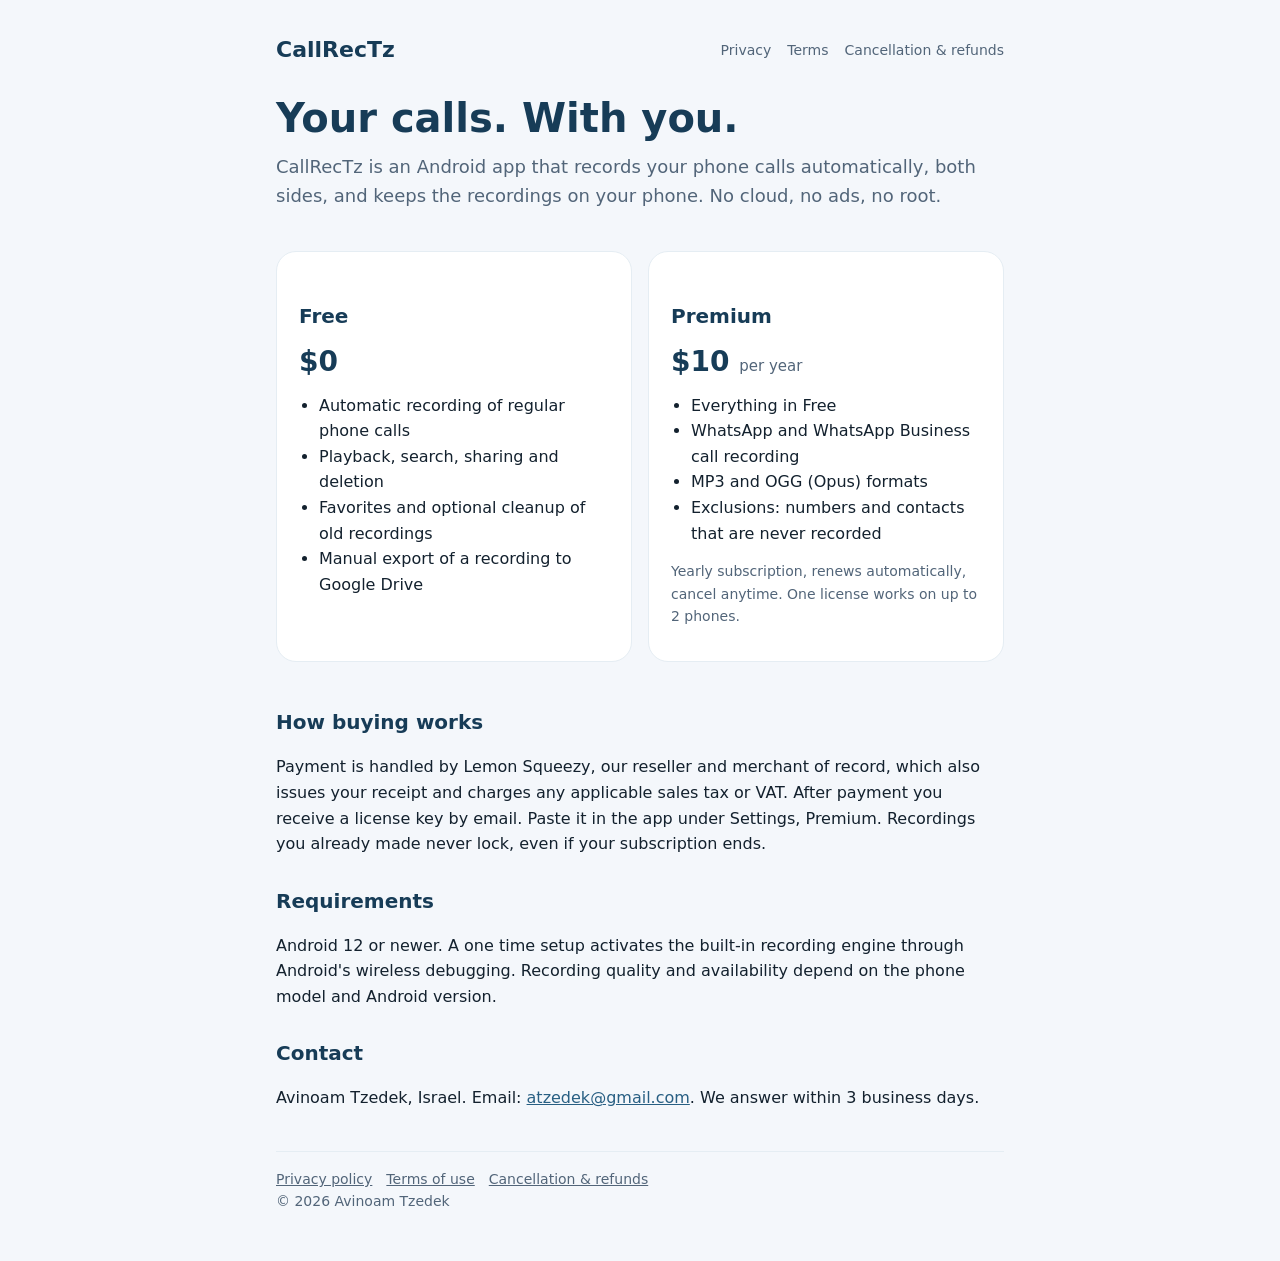
==== index.html @ fb3dd78e "CallRecTz website: product page, privacy, terms, refunds, config" ====
<!doctype html>
<html lang="en">
<head>
<meta charset="utf-8">
<meta name="viewport" content="width=device-width, initial-scale=1">
<title>CallRecTz</title>
<meta name="description" content="CallRecTz records your phone calls automatically on Android. Recordings stay on your phone.">
<link rel="stylesheet" href="style.css">
</head>
<body>
<main>
<header>
  <a class="logo" href="index.html">CallRecTz</a>
  <nav><a href="privacy.html">Privacy</a><a href="terms.html">Terms</a><a href="refund.html">Cancellation &amp; refunds</a></nav>
</header>

<h1>Your calls. With you.</h1>
<p class="lead">CallRecTz is an Android app that records your phone calls automatically, both sides, and keeps the recordings on your phone. No cloud, no ads, no root.</p>

<div class="plans">
  <div class="card">
    <h2>Free</h2>
    <div class="price">$0</div>
    <ul>
      <li>Automatic recording of regular phone calls</li>
      <li>Playback, search, sharing and deletion</li>
      <li>Favorites and optional cleanup of old recordings</li>
      <li>Manual export of a recording to Google Drive</li>
    </ul>
  </div>
  <div class="card">
    <h2>Premium</h2>
    <div class="price">$10 <small>per year</small></div>
    <ul>
      <li>Everything in Free</li>
      <li>WhatsApp and WhatsApp Business call recording</li>
      <li>MP3 and OGG (Opus) formats</li>
      <li>Exclusions: numbers and contacts that are never recorded</li>
    </ul>
    <p class="muted">Yearly subscription, renews automatically, cancel anytime. One license works on up to 2 phones.</p>
  </div>
</div>

<h2>How buying works</h2>
<p>Payment is handled by Lemon Squeezy, our reseller and merchant of record, which also issues your receipt and charges any applicable sales tax or VAT. After payment you receive a license key by email. Paste it in the app under Settings, Premium. Recordings you already made never lock, even if your subscription ends.</p>

<h2>Requirements</h2>
<p>Android 12 or newer. A one time setup activates the built-in recording engine through Android's wireless debugging. Recording quality and availability depend on the phone model and Android version.</p>

<h2>Contact</h2>
<p>Avinoam Tzedek, Israel. Email: <a href="mailto:atzedek@gmail.com">atzedek@gmail.com</a>. We answer within 3 business days.</p>

<footer>
  <a href="privacy.html">Privacy policy</a><a href="terms.html">Terms of use</a><a href="refund.html">Cancellation &amp; refunds</a>
  <div>© 2026 Avinoam Tzedek</div>
</footer>
</main>
</body>
</html>
---- style.css ----
:root {
  --brand: #173C57; --brand-light: #285F83; --bg: #F4F7FB; --card: #FFFFFF;
  --text: #13212E; --muted: #526579; --line: #E5EDF3; --ok: #17694F;
}
@media (prefers-color-scheme: dark) {
  :root { --brand: #9CC7E6; --brand-light: #7FB2D6; --bg: #0E1820; --card: #15232F; --text: #E6EEF5; --muted: #A3B4C4; --line: #22384A; --ok: #6FD0A8; }
}
* { box-sizing: border-box; }
body { margin: 0; background: var(--bg); color: var(--text); font: 16px/1.6 system-ui, -apple-system, "Segoe UI", Roboto, Arial, sans-serif; }
main { max-width: 760px; margin: 0 auto; padding: 32px 16px 48px; }
header { display: flex; align-items: center; justify-content: space-between; gap: 12px; flex-wrap: wrap; margin-bottom: 28px; }
.logo { font-weight: 800; font-size: 22px; color: var(--brand); text-decoration: none; }
nav a { color: var(--muted); text-decoration: none; margin-inline-start: 16px; font-size: 14px; }
nav a:hover, a:hover { text-decoration: underline; }
h1 { font-size: clamp(28px, 6vw, 40px); line-height: 1.15; margin: 0 0 12px; color: var(--brand); }
h2 { font-size: 20px; color: var(--brand); margin: 28px 0 8px; }
p, li { color: var(--text); }
.lead { font-size: 18px; color: var(--muted); margin: 0 0 24px; }
.card { background: var(--card); border: 1px solid var(--line); border-radius: 20px; padding: 20px 22px; margin: 16px 0; }
.plans { display: grid; grid-template-columns: repeat(auto-fit, minmax(240px, 1fr)); gap: 16px; }
.price { font-size: 28px; font-weight: 800; color: var(--brand); margin: 4px 0 8px; }
.price small { font-size: 15px; font-weight: 500; color: var(--muted); }
ul { padding-inline-start: 20px; margin: 8px 0; }
a { color: var(--brand-light); }
.muted { color: var(--muted); font-size: 14px; }
.he { direction: rtl; text-align: right; border-top: 1px solid var(--line); margin-top: 40px; padding-top: 8px; }
footer { border-top: 1px solid var(--line); margin-top: 40px; padding-top: 16px; color: var(--muted); font-size: 14px; }
footer a { color: var(--muted); margin-inline-end: 14px; }
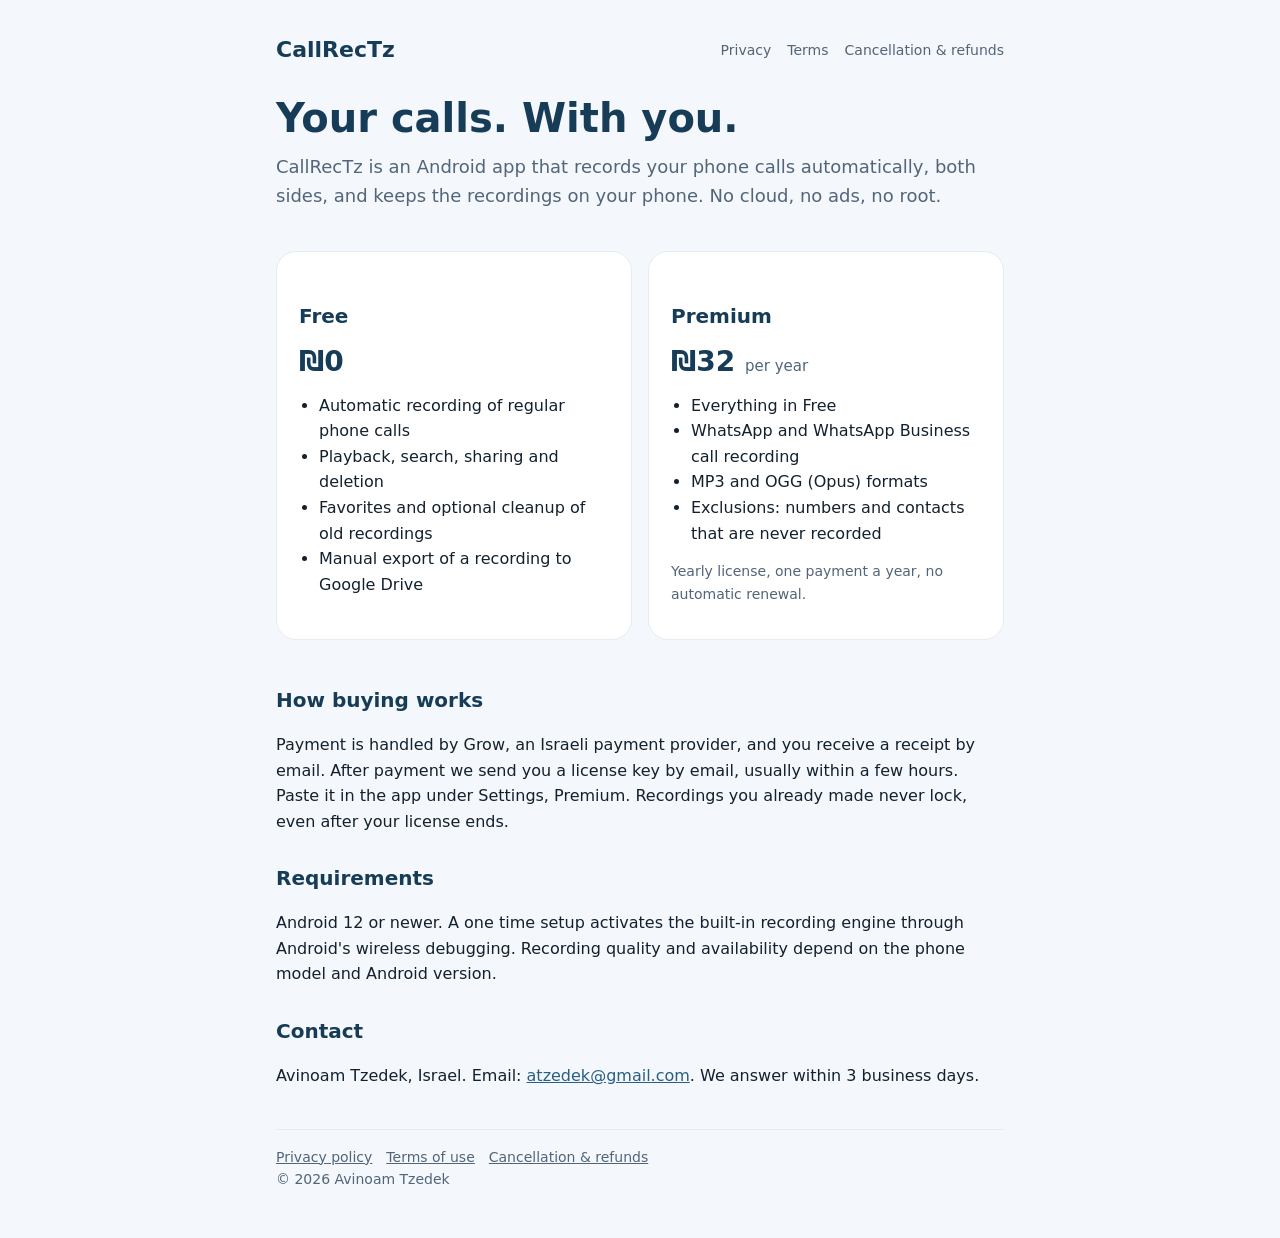
==== commit 58de341d: "release 0.22" ====
--- a/index.html
+++ b/index.html
@@ -20,7 +20,7 @@
 <div class="plans">
   <div class="card">
     <h2>Free</h2>
-    <div class="price">$0</div>
+    <div class="price">₪0</div>
     <ul>
       <li>Automatic recording of regular phone calls</li>
       <li>Playback, search, sharing and deletion</li>
@@ -30,19 +30,19 @@
   </div>
   <div class="card">
     <h2>Premium</h2>
-    <div class="price">$10 <small>per year</small></div>
+    <div class="price">₪32 <small>per year</small></div>
     <ul>
       <li>Everything in Free</li>
       <li>WhatsApp and WhatsApp Business call recording</li>
       <li>MP3 and OGG (Opus) formats</li>
       <li>Exclusions: numbers and contacts that are never recorded</li>
     </ul>
-    <p class="muted">Yearly subscription, renews automatically, cancel anytime. One license works on up to 2 phones.</p>
+    <p class="muted">Yearly license, one payment a year, no automatic renewal.</p>
   </div>
 </div>
 
 <h2>How buying works</h2>
-<p>Payment is handled by Lemon Squeezy, our reseller and merchant of record, which also issues your receipt and charges any applicable sales tax or VAT. After payment you receive a license key by email. Paste it in the app under Settings, Premium. Recordings you already made never lock, even if your subscription ends.</p>
+<p>Payment is handled by Grow, an Israeli payment provider, and you receive a receipt by email. After payment we send you a license key by email, usually within a few hours. Paste it in the app under Settings, Premium. Recordings you already made never lock, even after your license ends.</p>
 
 <h2>Requirements</h2>
 <p>Android 12 or newer. A one time setup activates the built-in recording engine through Android's wireless debugging. Recording quality and availability depend on the phone model and Android version.</p>
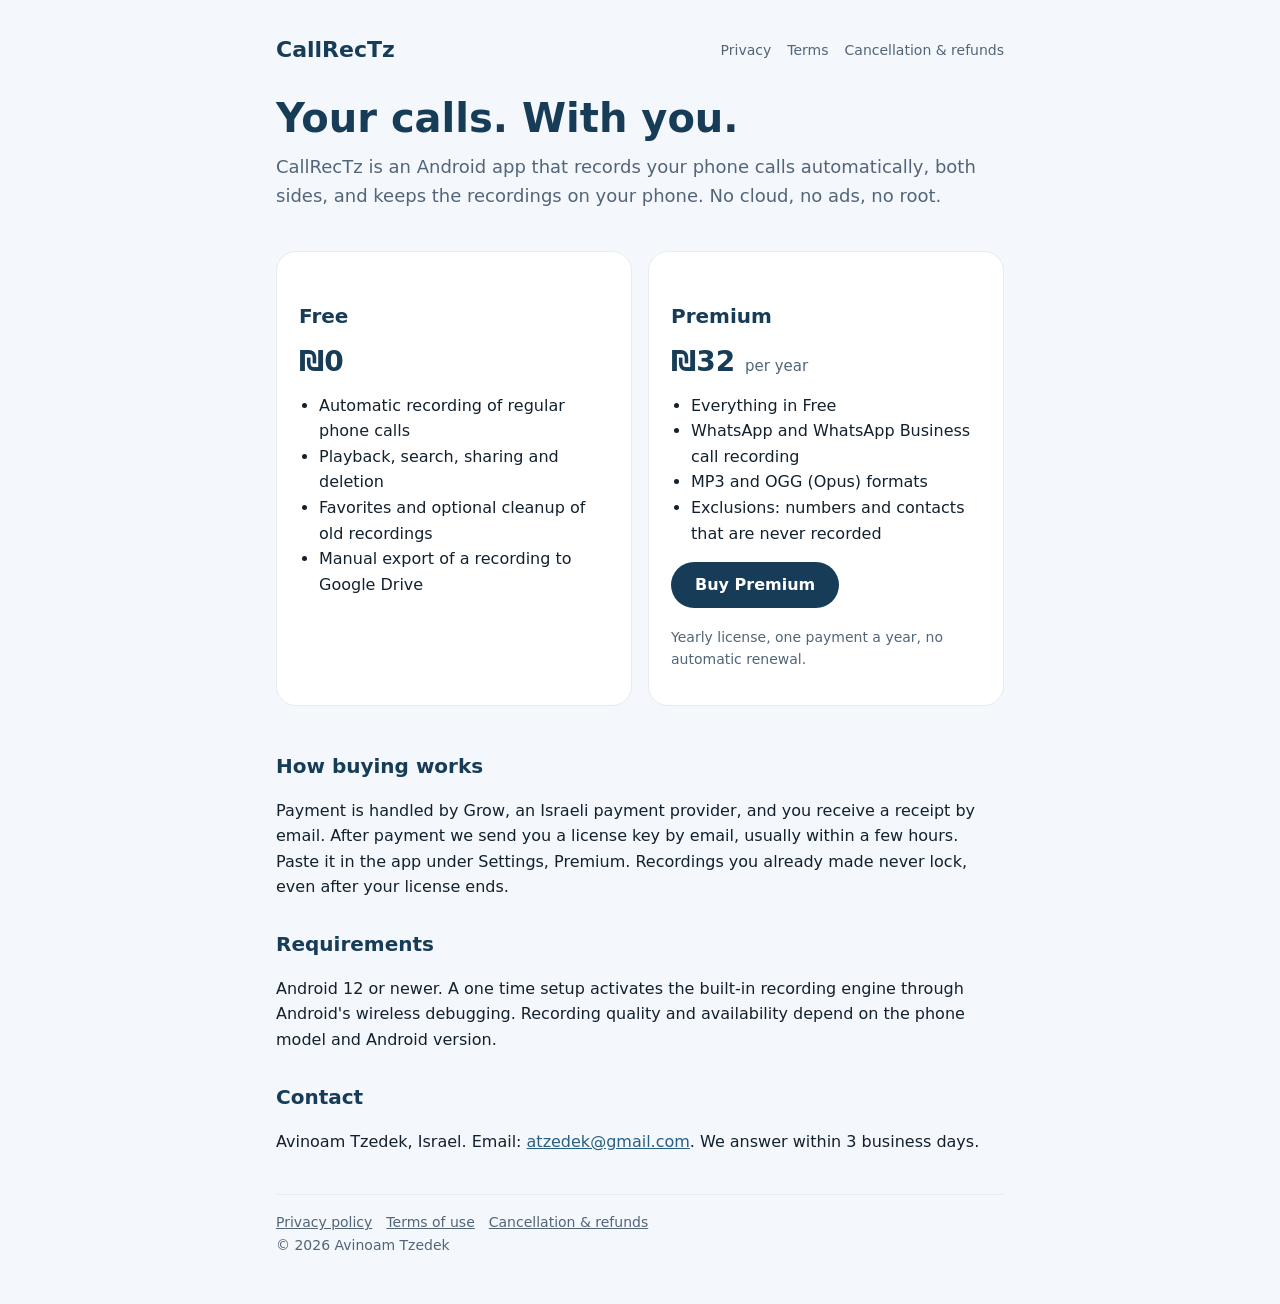
==== commit dbc24afd: "Buy Premium button" ====
--- a/index.html
+++ b/index.html
@@ -37,6 +37,8 @@
       <li>MP3 and OGG (Opus) formats</li>
       <li>Exclusions: numbers and contacts that are never recorded</li>
     </ul>
+    <!-- Same link as growCheckoutUrl in config.json: change both together. -->
+    <a class="button" href="https://pay.grow.link/NTc1Mzc~827784f8156c2520255666fa75b9aebc-NDE3MDc3Mw" target="_blank" rel="noopener">Buy Premium</a>
     <p class="muted">Yearly license, one payment a year, no automatic renewal.</p>
   </div>
 </div>
--- a/style.css
+++ b/style.css
@@ -23,6 +23,8 @@
 ul { padding-inline-start: 20px; margin: 8px 0; }
 a { color: var(--brand-light); }
 .muted { color: var(--muted); font-size: 14px; }
+.button { display: inline-block; margin: 8px 0 4px; padding: 10px 24px; border-radius: 999px; background: var(--brand); color: var(--card); font-weight: 700; text-decoration: none; }
+.button:hover { text-decoration: none; opacity: .9; }
 .he { direction: rtl; text-align: right; border-top: 1px solid var(--line); margin-top: 40px; padding-top: 8px; }
 footer { border-top: 1px solid var(--line); margin-top: 40px; padding-top: 16px; color: var(--muted); font-size: 14px; }
 footer a { color: var(--muted); margin-inline-end: 14px; }
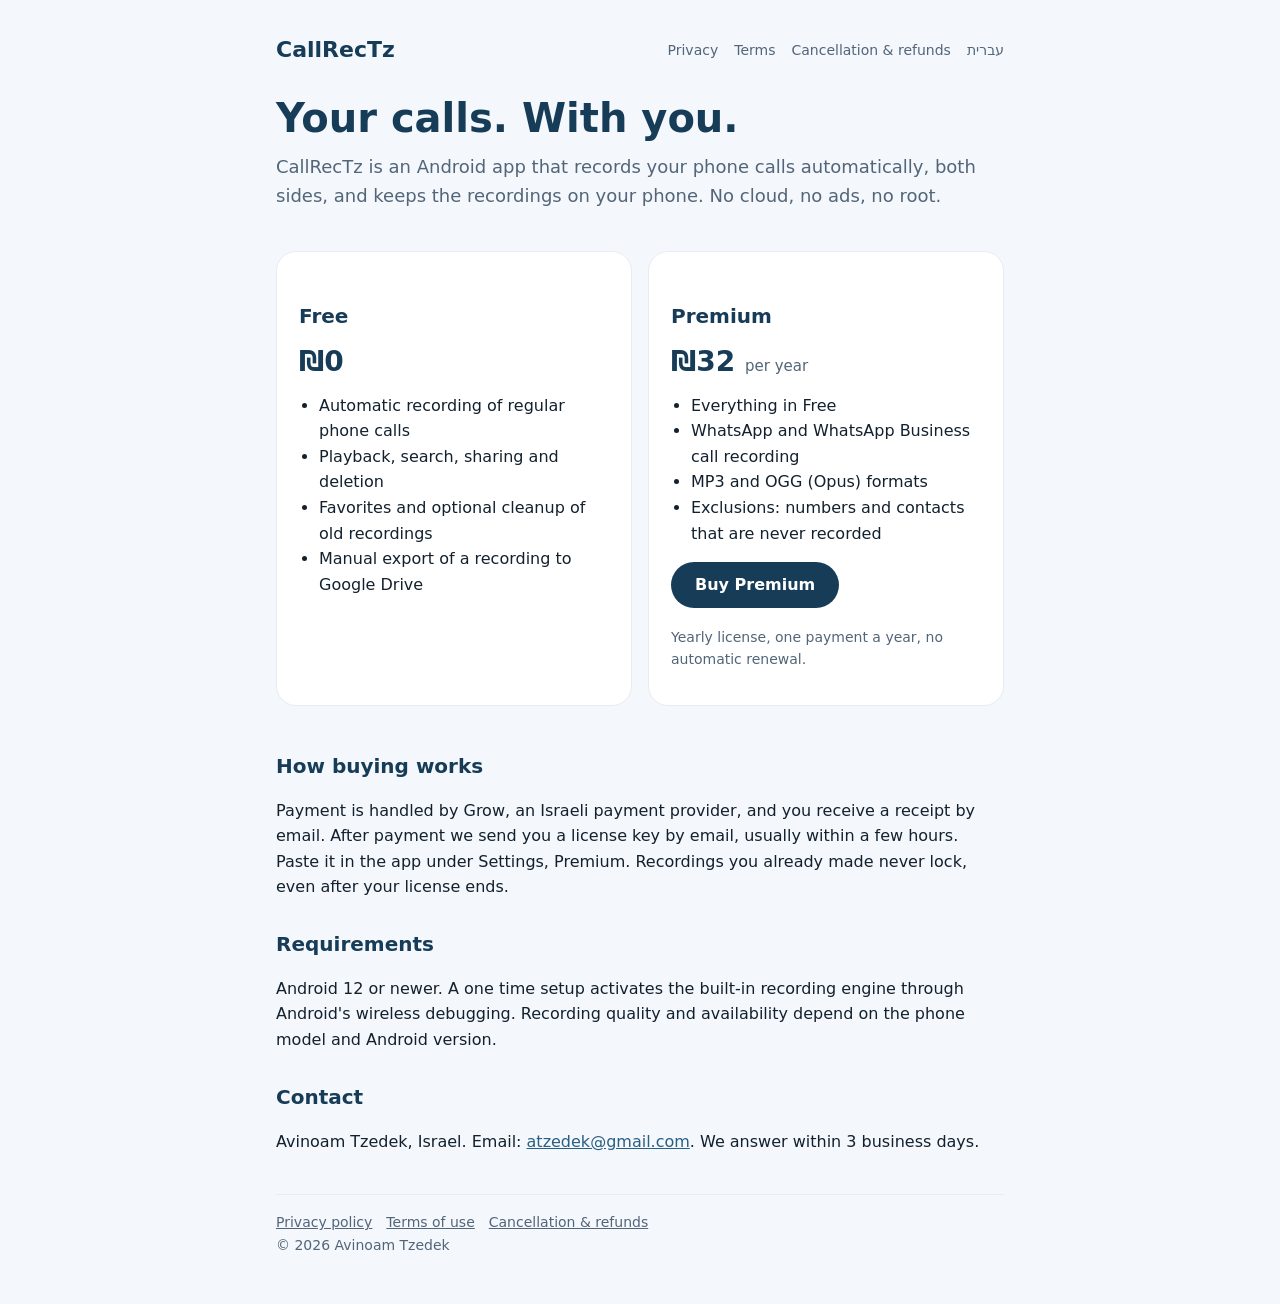
==== commit e71935f6: "Hebrew home page" ====
--- a/index.html
+++ b/index.html
@@ -6,12 +6,13 @@
 <title>CallRecTz</title>
 <meta name="description" content="CallRecTz records your phone calls automatically on Android. Recordings stay on your phone.">
 <link rel="stylesheet" href="style.css">
+<link rel="alternate" hreflang="he" href="he.html">
 </head>
 <body>
 <main>
 <header>
   <a class="logo" href="index.html">CallRecTz</a>
-  <nav><a href="privacy.html">Privacy</a><a href="terms.html">Terms</a><a href="refund.html">Cancellation &amp; refunds</a></nav>
+  <nav><a href="privacy.html">Privacy</a><a href="terms.html">Terms</a><a href="refund.html">Cancellation &amp; refunds</a><a href="he.html" lang="he">עברית</a></nav>
 </header>
 
 <h1>Your calls. With you.</h1>
@@ -37,7 +38,7 @@
       <li>MP3 and OGG (Opus) formats</li>
       <li>Exclusions: numbers and contacts that are never recorded</li>
     </ul>
-    <!-- Same link as growCheckoutUrl in config.json: change both together. -->
+    <!-- Same link as growCheckoutUrl in config.json and the button in he.html: change all together. -->
     <a class="button" href="https://pay.grow.link/NTc1Mzc~827784f8156c2520255666fa75b9aebc-NDE3MDc3Mw" target="_blank" rel="noopener">Buy Premium</a>
     <p class="muted">Yearly license, one payment a year, no automatic renewal.</p>
   </div>
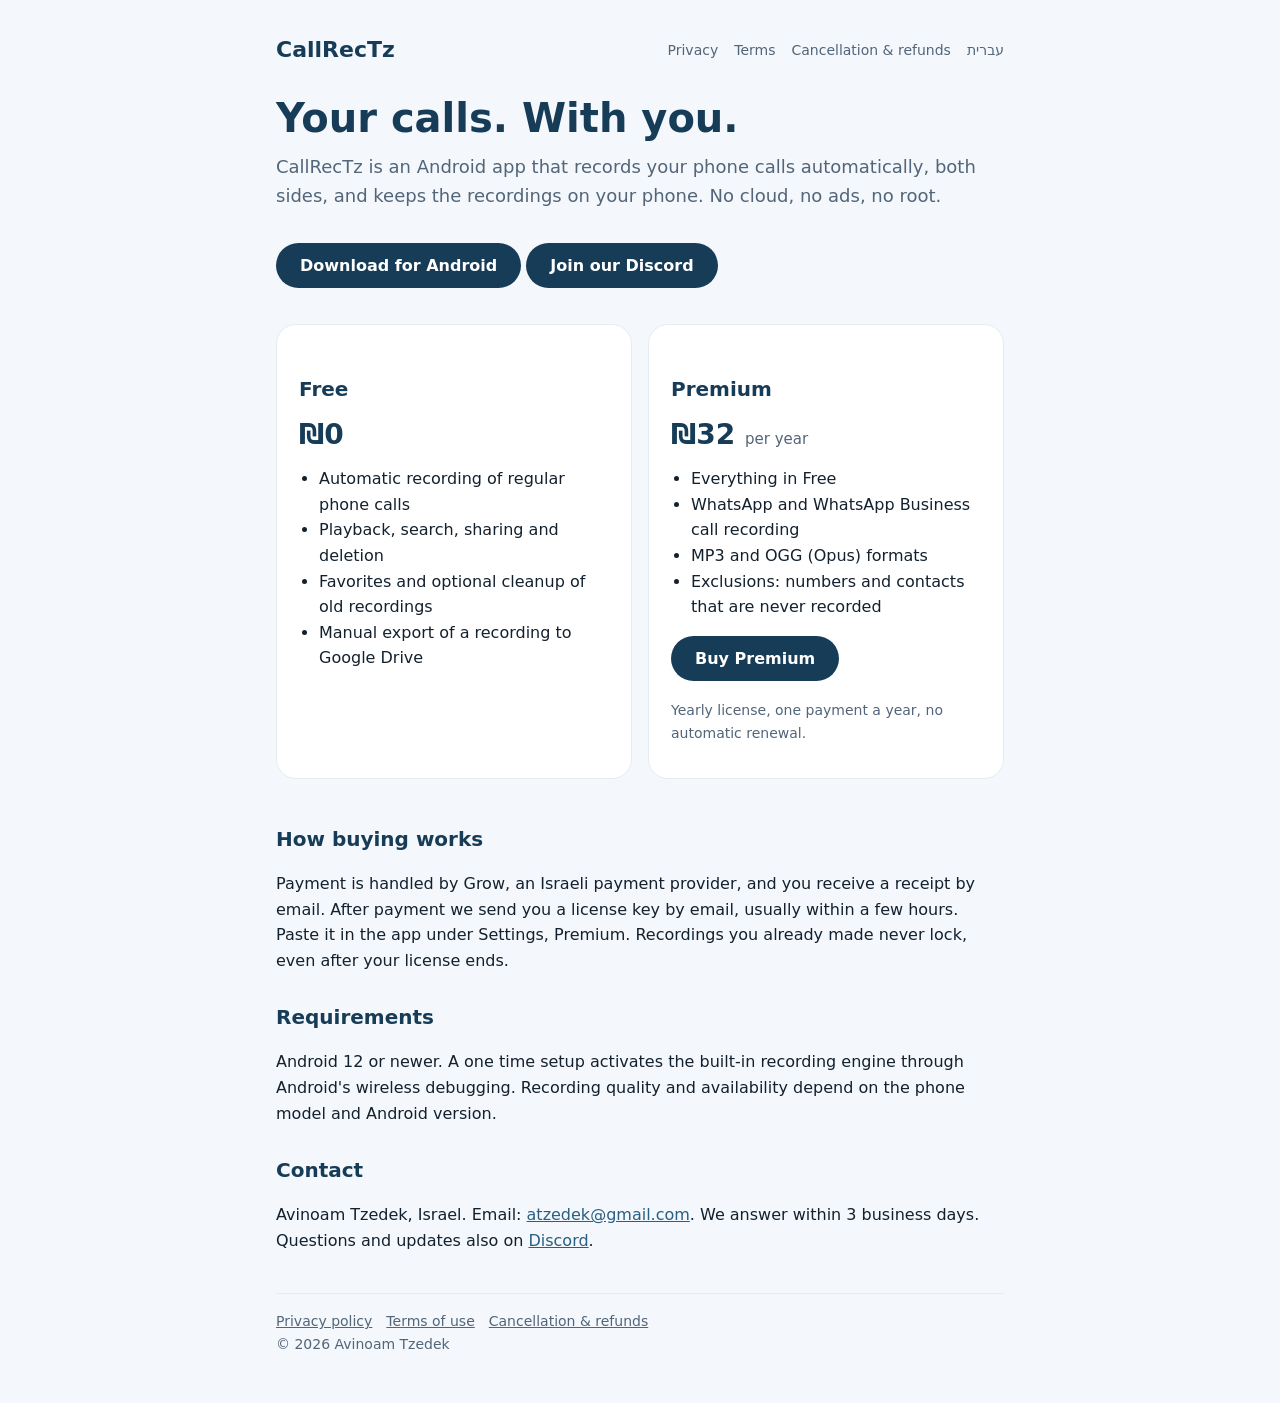
==== commit 08673be2: "Add download button and Discord link Co-Authored-By: Claude Opus 5.5 <noreply@anthropic.com>" ====
--- a/index.html
+++ b/index.html
@@ -17,6 +17,7 @@
 
 <h1>Your calls. With you.</h1>
 <p class="lead">CallRecTz is an Android app that records your phone calls automatically, both sides, and keeps the recordings on your phone. No cloud, no ads, no root.</p>
+<p><a class="button" href="https://github.com/atzedek/callrectz/releases/latest/download/CallRecTz.apk">Download for Android</a> <a class="button" href="https://discord.gg/RhFStvzkUc" target="_blank" rel="noopener">Join our Discord</a></p>
 
 <div class="plans">
   <div class="card">
@@ -51,7 +52,7 @@
 <p>Android 12 or newer. A one time setup activates the built-in recording engine through Android's wireless debugging. Recording quality and availability depend on the phone model and Android version.</p>
 
 <h2>Contact</h2>
-<p>Avinoam Tzedek, Israel. Email: <a href="mailto:atzedek@gmail.com">atzedek@gmail.com</a>. We answer within 3 business days.</p>
+<p>Avinoam Tzedek, Israel. Email: <a href="mailto:atzedek@gmail.com">atzedek@gmail.com</a>. We answer within 3 business days. Questions and updates also on <a href="https://discord.gg/RhFStvzkUc" target="_blank" rel="noopener">Discord</a>.</p>
 
 <footer>
   <a href="privacy.html">Privacy policy</a><a href="terms.html">Terms of use</a><a href="refund.html">Cancellation &amp; refunds</a>
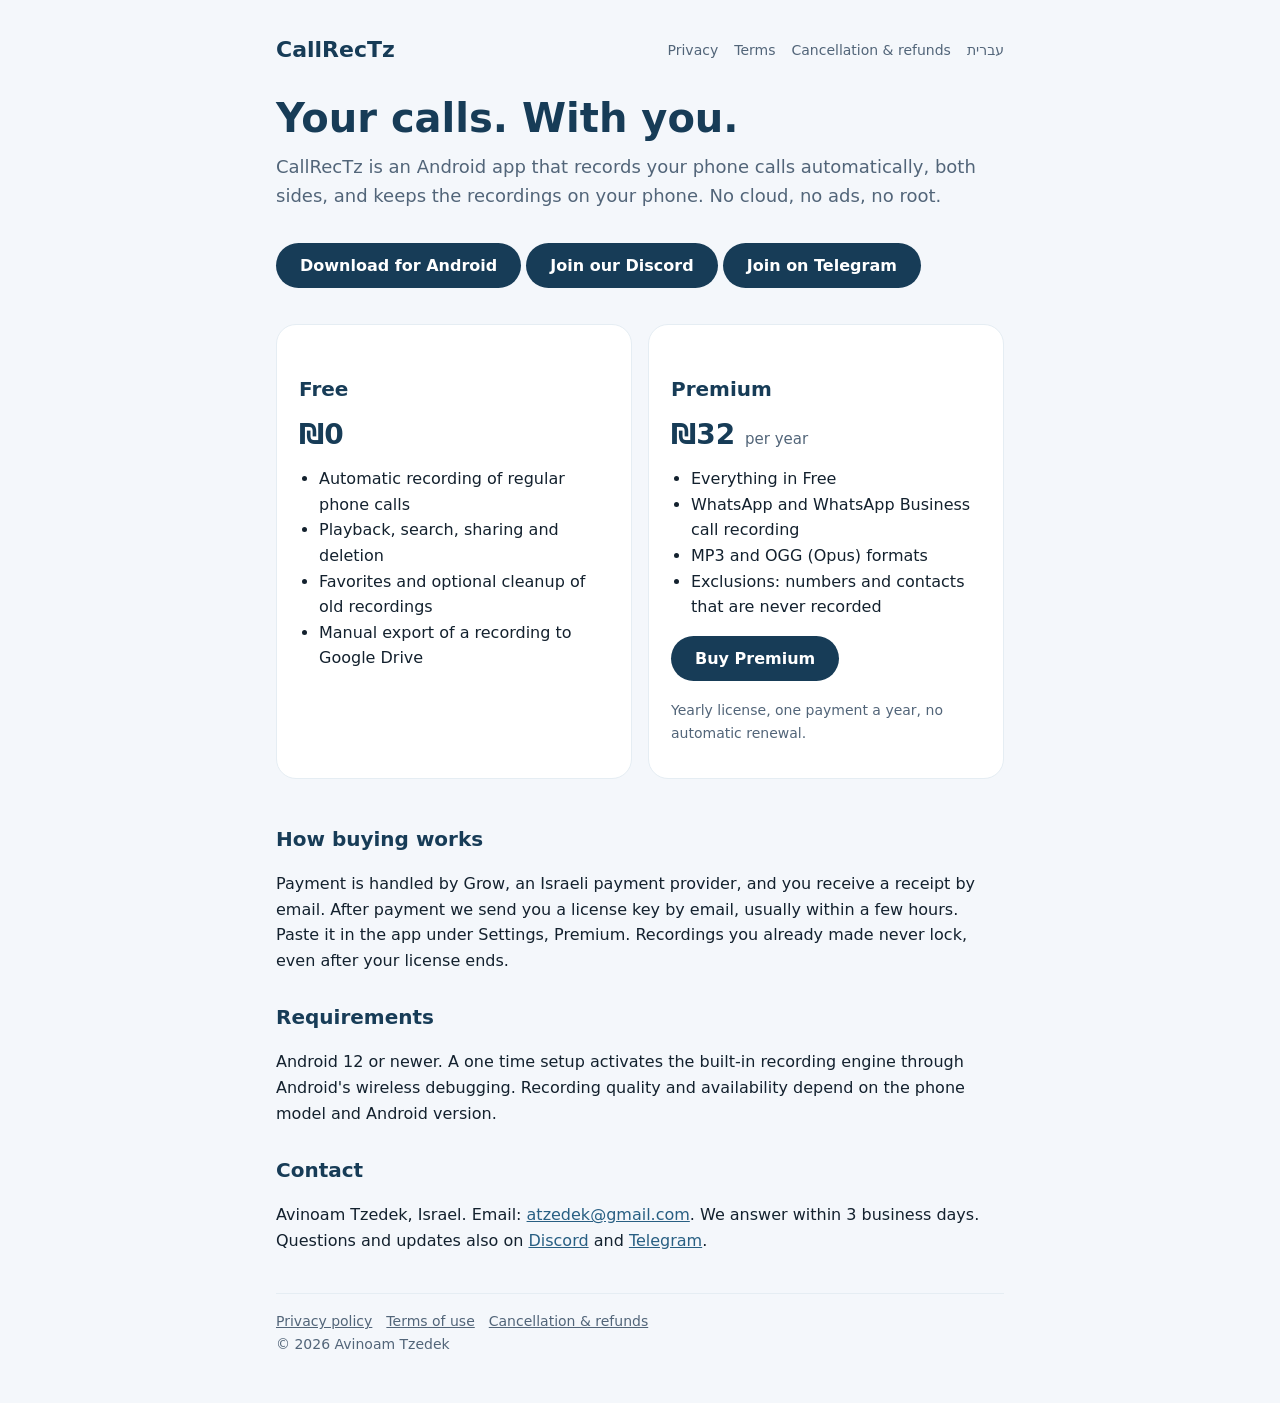
==== commit 7e8981d0: "Add Telegram group link Co-Authored-By: Claude Opus 5.5 <noreply@anthropic.com>" ====
--- a/index.html
+++ b/index.html
@@ -17,7 +17,7 @@
 
 <h1>Your calls. With you.</h1>
 <p class="lead">CallRecTz is an Android app that records your phone calls automatically, both sides, and keeps the recordings on your phone. No cloud, no ads, no root.</p>
-<p><a class="button" href="https://github.com/atzedek/callrectz/releases/latest/download/CallRecTz.apk">Download for Android</a> <a class="button" href="https://discord.gg/RhFStvzkUc" target="_blank" rel="noopener">Join our Discord</a></p>
+<p><a class="button" href="https://github.com/atzedek/callrectz/releases/latest/download/CallRecTz.apk">Download for Android</a> <a class="button" href="https://discord.gg/RhFStvzkUc" target="_blank" rel="noopener">Join our Discord</a> <a class="button" href="https://t.me/callrectz" target="_blank" rel="noopener">Join on Telegram</a></p>
 
 <div class="plans">
   <div class="card">
@@ -52,7 +52,7 @@
 <p>Android 12 or newer. A one time setup activates the built-in recording engine through Android's wireless debugging. Recording quality and availability depend on the phone model and Android version.</p>
 
 <h2>Contact</h2>
-<p>Avinoam Tzedek, Israel. Email: <a href="mailto:atzedek@gmail.com">atzedek@gmail.com</a>. We answer within 3 business days. Questions and updates also on <a href="https://discord.gg/RhFStvzkUc" target="_blank" rel="noopener">Discord</a>.</p>
+<p>Avinoam Tzedek, Israel. Email: <a href="mailto:atzedek@gmail.com">atzedek@gmail.com</a>. We answer within 3 business days. Questions and updates also on <a href="https://discord.gg/RhFStvzkUc" target="_blank" rel="noopener">Discord</a> and <a href="https://t.me/callrectz" target="_blank" rel="noopener">Telegram</a>.</p>
 
 <footer>
   <a href="privacy.html">Privacy policy</a><a href="terms.html">Terms of use</a><a href="refund.html">Cancellation &amp; refunds</a>
